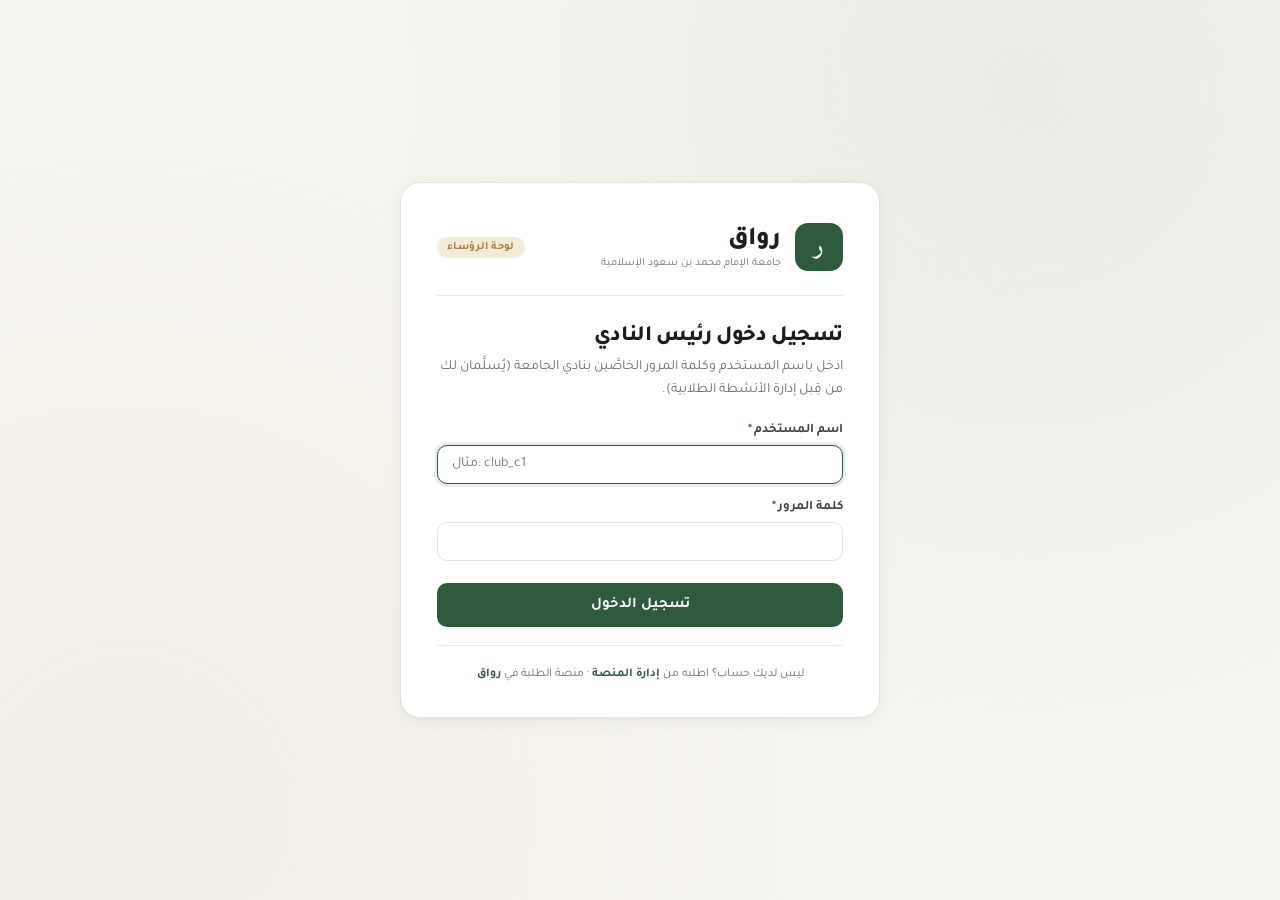
==== riwaq/presidents/index.html @ 573fbea0 "Initial commit: رواق web platform Full-stack student platform with PHP/MySQL API, React frontend, ad" ====
<!DOCTYPE html>
<html lang="ar" dir="rtl">
<head>
<meta charset="UTF-8"/>
<meta name="viewport" content="width=device-width, initial-scale=1"/>
<meta name="description" content="لوحة رؤساء الأندية — أضف منشورات وفعاليات وحدّث حسابات نادي السوشال."/>
<meta name="theme-color" content="#2d5a3d"/>
<title>رواق · لوحة رئيس النادي</title>
<link rel="icon" type="image/svg+xml" href="data:image/svg+xml,%3Csvg xmlns='http://www.w3.org/2000/svg' viewBox='0 0 32 32'%3E%3Crect width='32' height='32' rx='8' fill='%232d5a3d'/%3E%3Ctext x='16' y='23' text-anchor='middle' font-family='Tajawal,Amiri,serif' font-size='20' font-weight='800' fill='white'%3Eر%3C/text%3E%3C/svg%3E"/>
<link rel="preconnect" href="https://fonts.googleapis.com">
<link rel="preconnect" href="https://fonts.gstatic.com" crossorigin>
<link href="https://fonts.googleapis.com/css2?family=Tajawal:wght@400;500;700;800;900&family=Amiri:wght@700&display=swap" rel="stylesheet">
<link rel="stylesheet" href="presidents.css"/>
</head>
<body>
<div id="root">
  <div class="login-shell"><div class="login-card" style="text-align:center">
    <div class="spinner" style="margin:20px auto"></div>
    <div style="color:var(--ink-3);font-size:13px">جاري التحميل…</div>
  </div></div>
</div>

<!-- عميل الـ API المشترك -->
<script src="../api-client.js"></script>
<script src="presidents.js"></script>
</body>
</html>
---- riwaq/presidents/presidents.css ----
/* Riwaq — Presidents' (admin) website
 * Shares the design language with the student-facing app: olive-green brand,
 * Tajawal/Amiri typography, RTL, ivory background, soft surfaces.
 */

:root {
  --bg: #f6f4ef;
  --bg-soft: #efece4;
  --surface: #ffffff;
  --surface-2: #faf8f3;
  --ink: #1a1f1c;
  --ink-2: #3d423f;
  --ink-3: #6a6f6b;
  --ink-4: #9aa09b;
  --line: #e6e2d8;
  --line-2: #eeeae0;

  --brand: #2d5a3d;
  --brand-deep: #1f3d29;
  --brand-soft: #e8efe9;
  --brand-soft-2: #d6e2d8;

  --gold: #a37d3c;
  --gold-soft: #f3ead7;

  --danger: #8a3a2d;
  --danger-soft: #f3e1dc;

  --radius: 14px;
  --radius-sm: 10px;
  --radius-lg: 20px;
  --shadow-sm: 0 1px 2px rgba(20, 25, 22, 0.04), 0 1px 1px rgba(20, 25, 22, 0.03);
  --shadow: 0 4px 16px rgba(20, 25, 22, 0.05), 0 1px 2px rgba(20, 25, 22, 0.03);
  --shadow-lg: 0 16px 48px rgba(20, 25, 22, 0.12), 0 4px 12px rgba(20, 25, 22, 0.06);
}

* { box-sizing: border-box; margin: 0; padding: 0; }
html, body {
  background: var(--bg);
  color: var(--ink);
  font-family: "Tajawal", "IBM Plex Sans Arabic", system-ui, sans-serif;
  direction: rtl;
  min-height: 100vh;
  -webkit-font-smoothing: antialiased;
}
button { font-family: inherit; cursor: pointer; border: none; background: none; color: inherit; }
input, textarea, select { font-family: inherit; }
a { color: inherit; text-decoration: none; }

/* ============================================================
   TOP BAR
   ============================================================ */
.topbar {
  background: var(--surface);
  border-bottom: 1px solid var(--line);
  padding: 14px 28px;
  display: flex; align-items: center; gap: 16px;
  position: sticky; top: 0; z-index: 50;
}
.brand {
  display: flex; align-items: center; gap: 12px;
}
.brand-mark {
  width: 40px; height: 40px;
  display: grid; place-items: center;
  border-radius: 11px;
  background: var(--brand); color: #fff;
  font-family: "Amiri", "Tajawal", serif;
  font-weight: 800; font-size: 20px;
}
.brand-text .brand-name { font-weight: 800; font-size: 20px; letter-spacing: -.4px; }
.brand-text .brand-sub  { font-size: 11px; color: var(--ink-3); margin-top: 1px; }
.brand-pill {
  margin-inline-start: 6px;
  padding: 4px 10px;
  border-radius: 999px;
  background: var(--gold-soft); color: var(--gold);
  font-size: 11px; font-weight: 700;
  letter-spacing: .3px;
}

.topbar-spacer { flex: 1; }

.club-pill {
  display: inline-flex; align-items: center; gap: 10px;
  padding: 6px 8px 6px 14px;
  background: var(--bg-soft);
  border-radius: 999px;
}
.club-pill-icon {
  width: 30px; height: 30px;
  display: grid; place-items: center;
  border-radius: 999px;
  color: #fff; font-weight: 800; font-size: 14px;
}
.club-pill-name { font-size: 14px; font-weight: 600; }
.club-pill-sub  { font-size: 11px; color: var(--ink-3); }

.btn-link {
  font-size: 13px; color: var(--ink-3);
  padding: 8px 12px; border-radius: var(--radius-sm);
  transition: background .12s, color .12s;
}
.btn-link:hover { background: var(--bg-soft); color: var(--ink); }

/* ============================================================
   BUTTONS (match student site)
   ============================================================ */
.btn {
  display: inline-flex; align-items: center; gap: 8px;
  padding: 10px 18px;
  border-radius: var(--radius-sm);
  font-size: 14px; font-weight: 600;
  transition: background .12s, color .12s, transform .08s;
}
.btn:active { transform: scale(0.98); }
.btn-primary { background: var(--brand); color: #fff; }
.btn-primary:hover { background: var(--brand-deep); }
.btn-ghost  { background: var(--bg-soft); color: var(--ink); }
.btn-ghost:hover { background: var(--line); }
.btn-danger { background: var(--danger-soft); color: var(--danger); }
.btn-danger:hover { background: #e9c8c1; }
.btn-sm { padding: 7px 14px; font-size: 13px; }
.btn-lg { padding: 13px 24px; font-size: 15px; }
.btn-block { width: 100%; justify-content: center; }

/* ============================================================
   LOGIN SCREEN
   ============================================================ */
.login-shell {
  min-height: 100vh;
  display: grid; place-items: center;
  padding: 40px 24px;
  background:
    radial-gradient(circle at 80% 10%, rgba(45, 90, 61, 0.06), transparent 50%),
    radial-gradient(circle at 10% 90%, rgba(163, 125, 60, 0.05), transparent 50%),
    var(--bg);
}
.login-card {
  width: 100%; max-width: 480px;
  background: var(--surface);
  border: 1px solid var(--line);
  border-radius: var(--radius-lg);
  padding: 40px 36px 32px;
  box-shadow: var(--shadow);
}
.login-brand {
  display: flex; align-items: center; gap: 14px;
  padding-bottom: 24px;
  margin-bottom: 28px;
  border-bottom: 1px solid var(--line-2);
}
.login-brand .brand-mark { width: 48px; height: 48px; font-size: 24px; border-radius: 13px; }
.login-brand .brand-name { font-size: 26px; }
.login-title {
  font-size: 22px; font-weight: 800; letter-spacing: -.4px;
  margin-bottom: 6px;
}
.login-sub {
  font-size: 14px; color: var(--ink-3); line-height: 1.6;
  margin-bottom: 22px;
}
.login-card .field + .field { margin-top: 16px; }

/* ============================================================
   PAGE LAYOUT (dashboard)
   ============================================================ */
.page {
  max-width: 1100px;
  margin: 0 auto;
  padding: 28px;
}

.page-head {
  display: flex; align-items: flex-end; gap: 20px;
  padding-bottom: 18px;
  margin-bottom: 22px;
  border-bottom: 1px solid var(--line);
}
.page-head h1 { font-size: 26px; font-weight: 800; letter-spacing: -.5px; }
.page-head .sub { font-size: 14px; color: var(--ink-3); margin-top: 4px; }
.page-head-actions { margin-inline-start: auto; }

/* Stats strip */
.stats {
  display: grid;
  grid-template-columns: repeat(4, 1fr);
  gap: 14px;
  margin-bottom: 24px;
}
.stat {
  background: var(--surface);
  border: 1px solid var(--line);
  border-radius: var(--radius);
  padding: 18px 18px;
}
.stat-label { font-size: 12px; color: var(--ink-3); font-weight: 600; letter-spacing: .2px; }
.stat-value { font-size: 28px; font-weight: 800; margin-top: 6px; letter-spacing: -.6px; color: var(--brand-deep); }
.stat-hint  { font-size: 11px; color: var(--ink-4); margin-top: 2px; }

/* Tabs */
.tabs {
  display: flex; gap: 4px;
  background: var(--bg-soft);
  padding: 4px;
  border-radius: var(--radius-sm);
  margin-bottom: 18px;
  width: fit-content;
}
.tab {
  padding: 9px 18px;
  border-radius: 8px;
  font-size: 14px; font-weight: 600;
  color: var(--ink-3);
  transition: background .15s, color .15s;
}
.tab:hover { color: var(--ink); }
.tab.active { background: var(--surface); color: var(--ink); box-shadow: var(--shadow-sm); }

/* Two-column dashboard */
.dash-grid {
  display: grid;
  grid-template-columns: 1.2fr 1fr;
  gap: 22px;
  align-items: start;
}
@media (max-width: 880px) {
  .dash-grid { grid-template-columns: 1fr; }
  .stats { grid-template-columns: repeat(2, 1fr); }
}

/* ============================================================
   CARDS
   ============================================================ */
.card {
  background: var(--surface);
  border: 1px solid var(--line);
  border-radius: var(--radius);
  padding: 22px 22px 24px;
}
.card-head {
  display: flex; align-items: center; gap: 10px;
  padding-bottom: 14px;
  margin-bottom: 16px;
  border-bottom: 1px solid var(--line-2);
}
.card-head h2 {
  font-size: 17px; font-weight: 800; letter-spacing: -.2px;
}
.card-head .pill {
  font-size: 11px; font-weight: 700;
  padding: 3px 10px;
  border-radius: 999px;
  background: var(--brand-soft); color: var(--brand-deep);
}
.card-head .sub { font-size: 12px; color: var(--ink-3); margin-inline-start: auto; }

/* ============================================================
   FORM FIELDS
   ============================================================ */
.field { display: flex; flex-direction: column; gap: 6px; }
.field + .field { margin-top: 14px; }
.field label {
  font-size: 13px; font-weight: 600; color: var(--ink-2);
}
.field label .req { color: var(--danger); margin-inline-start: 2px; }
.field input, .field textarea, .field select {
  border: 1px solid var(--line);
  background: var(--surface);
  padding: 10px 14px;
  border-radius: var(--radius-sm);
  font-size: 14px;
  color: var(--ink);
  transition: border-color .12s, box-shadow .12s;
}
.field input:focus, .field textarea:focus, .field select:focus {
  outline: none;
  border-color: var(--brand);
  box-shadow: 0 0 0 3px var(--brand-soft);
}
.field textarea { resize: vertical; min-height: 110px; line-height: 1.65; }
.field .hint { font-size: 11px; color: var(--ink-4); }

.field-row {
  display: grid;
  grid-template-columns: 1fr 1fr;
  gap: 14px;
  margin-top: 14px;
}
.field-row .field + .field { margin-top: 0; }
@media (max-width: 560px) {
  .field-row { grid-template-columns: 1fr; }
  .field-row .field + .field { margin-top: 14px; }
}

.form-actions {
  display: flex; gap: 10px; align-items: center;
  margin-top: 22px;
  padding-top: 18px;
  border-top: 1px solid var(--line-2);
}
.form-actions .spacer { flex: 1; }

/* Type selector chips (post type) */
.chips {
  display: flex; gap: 8px; flex-wrap: wrap;
}
.chip {
  padding: 8px 14px;
  border-radius: 999px;
  font-size: 13px; font-weight: 600;
  background: var(--bg-soft);
  color: var(--ink-2);
  border: 1px solid transparent;
  transition: background .12s, color .12s, border-color .12s;
}
.chip:hover { background: var(--line); }
.chip.active {
  background: var(--brand-soft);
  color: var(--brand-deep);
  border-color: var(--brand-soft-2);
}

/* ============================================================
   LIST OF PUBLISHED ITEMS
   ============================================================ */
.empty {
  padding: 30px 20px;
  text-align: center;
  color: var(--ink-4);
  font-size: 13px;
}
.empty .ico {
  width: 48px; height: 48px;
  display: grid; place-items: center;
  margin: 0 auto 10px;
  border-radius: 14px;
  background: var(--bg-soft);
  color: var(--ink-3);
  font-size: 22px;
}

.item {
  padding: 14px 14px;
  border-radius: var(--radius-sm);
  border: 1px solid var(--line-2);
  background: var(--surface-2);
  display: flex; gap: 12px; align-items: flex-start;
}
.item + .item { margin-top: 10px; }
.item-badge {
  flex-shrink: 0;
  min-width: 46px;
  padding: 6px 10px;
  border-radius: 10px;
  font-size: 11px; font-weight: 700;
  text-align: center;
  line-height: 1.3;
}
.item-badge.post         { background: var(--bg-soft); color: var(--ink-2); }
.item-badge.announcement { background: var(--gold-soft); color: var(--gold); }
.item-badge.event        { background: var(--brand-soft); color: var(--brand-deep); }
.item-body { flex: 1; min-width: 0; }
.item-title {
  font-weight: 700; font-size: 14px;
  margin-bottom: 4px;
  overflow: hidden;
  text-overflow: ellipsis;
  display: -webkit-box;
  -webkit-line-clamp: 2;
  -webkit-box-orient: vertical;
}
.item-meta {
  font-size: 11px; color: var(--ink-3);
  display: flex; gap: 8px; flex-wrap: wrap;
}
.item-meta .dot { color: var(--ink-4); }
.item-actions { flex-shrink: 0; }
.item-del {
  width: 30px; height: 30px;
  display: grid; place-items: center;
  border-radius: 8px;
  color: var(--ink-3);
  transition: background .12s, color .12s;
}
.item-del:hover { background: var(--danger-soft); color: var(--danger); }

/* ============================================================
   TOAST
   ============================================================ */
.toast {
  position: fixed; bottom: 24px; left: 50%;
  transform: translateX(-50%) translateY(20px);
  background: var(--brand-deep);
  color: #fff;
  padding: 12px 20px;
  border-radius: 999px;
  font-size: 14px; font-weight: 600;
  box-shadow: var(--shadow-lg);
  opacity: 0;
  pointer-events: none;
  transition: transform .25s, opacity .25s;
  z-index: 200;
}
.toast.show {
  opacity: 1;
  transform: translateX(-50%) translateY(0);
}
.toast.toast-danger { background: var(--danger); }

/* Loading spinner used while session/data load */
.spinner {
  width: 28px; height: 28px;
  border-radius: 999px;
  border: 3px solid var(--brand-soft-2);
  border-top-color: var(--brand);
  animation: spin 0.8s linear infinite;
}
@keyframes spin { to { transform: rotate(360deg); } }

/* ============================================================
   SMALL UTILITIES
   ============================================================ */
.muted { color: var(--ink-3); font-size: 13px; }
.row { display: flex; align-items: center; gap: 10px; }
.row.wrap { flex-wrap: wrap; }
hr.sep { border: none; border-top: 1px solid var(--line-2); margin: 18px 0; }

/* ============================================================
   SOCIAL LINKS EDITOR (when currentTab === "socials")
   ============================================================ */
.social-rows { display: flex; flex-direction: column; gap: 12px; }
.social-row {
  display: grid;
  grid-template-columns: 140px 1fr;
  gap: 10px;
  align-items: center;
}
.social-row .platform {
  display: flex; align-items: center; gap: 10px;
  font-size: 13px; font-weight: 700; color: var(--ink-2);
  padding: 0 6px;
}
.social-row .platform-ico {
  width: 30px; height: 30px;
  display: grid; place-items: center;
  border-radius: 8px;
  color: #fff;
  font-size: 11px;
  flex-shrink: 0;
}
.social-row input {
  border: 1px solid var(--line);
  background: var(--surface);
  padding: 9px 14px;
  border-radius: var(--radius-sm);
  font-size: 14px;
  color: var(--ink);
  direction: ltr;
  text-align: right;
  transition: border-color .12s, box-shadow .12s;
}
.social-row input:focus {
  outline: none;
  border-color: var(--brand);
  box-shadow: 0 0 0 3px var(--brand-soft);
}
.social-row input::placeholder {
  color: var(--ink-4);
  direction: ltr;
  text-align: right;
}
@media (max-width: 560px) {
  .social-row { grid-template-columns: 1fr; gap: 6px; }
}
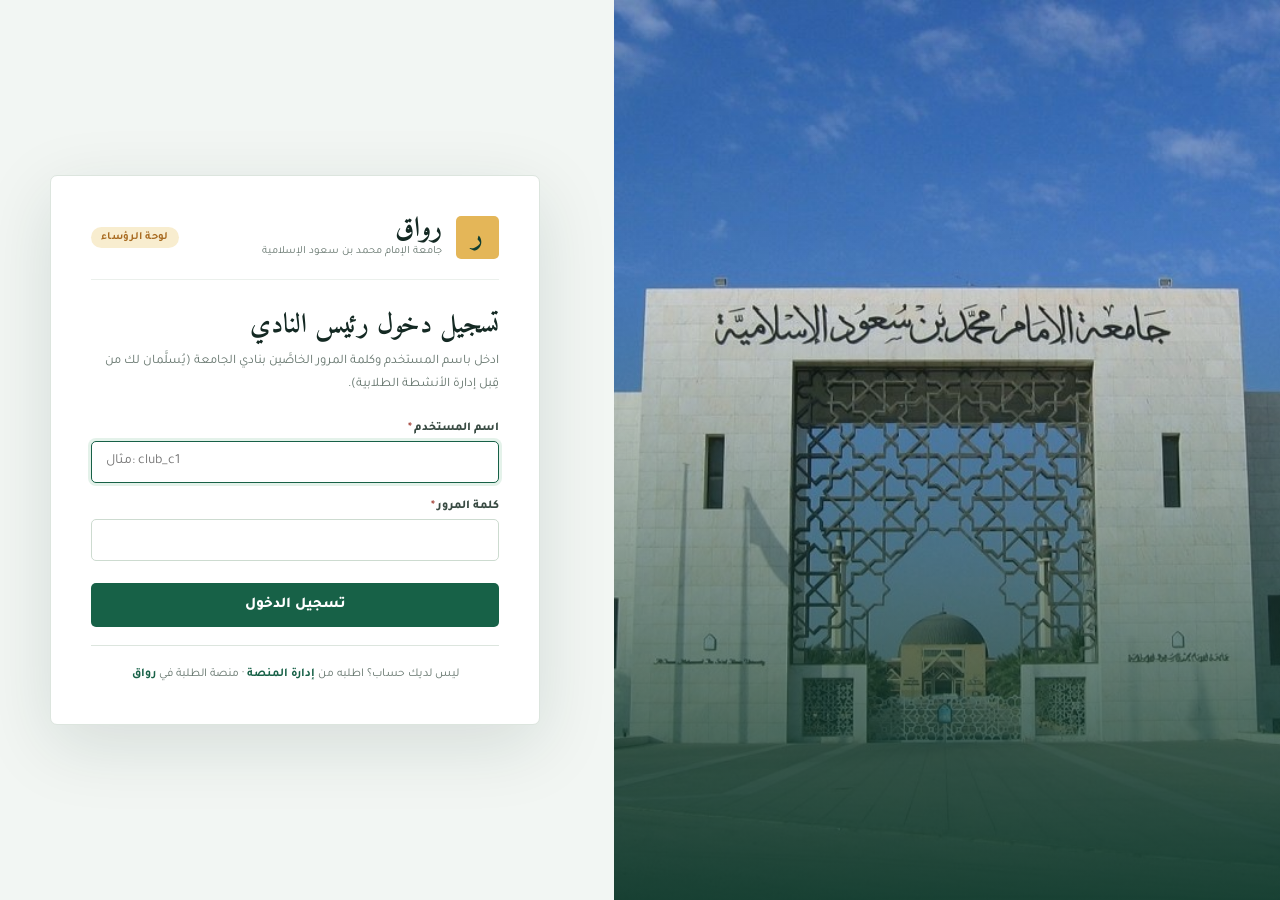
==== commit edc985ce: "Prepare Riwaq for public release" ====
--- a/riwaq/presidents/index.html
+++ b/riwaq/presidents/index.html
@@ -11,6 +11,7 @@
 <link rel="preconnect" href="https://fonts.gstatic.com" crossorigin>
 <link href="https://fonts.googleapis.com/css2?family=Tajawal:wght@400;500;700;800;900&family=Amiri:wght@700&display=swap" rel="stylesheet">
 <link rel="stylesheet" href="presidents.css"/>
+<link rel="stylesheet" href="../portal-design.css?v=2"/>
 </head>
 <body>
 <div id="root">
@@ -22,6 +23,8 @@
 
 <!-- عميل الـ API المشترك -->
 <script src="../api-client.js"></script>
+<script src="../assets/lucide.min.js"></script>
+<script src="../portal-ui.js"></script>
 <script src="presidents.js"></script>
 </body>
 </html>
--- a/riwaq/portal-design.css
+++ b/riwaq/portal-design.css
@@ -0,0 +1,128 @@
+/* Shared visual language for the president and admin workspaces. */
+:root{--bg:#f3f6f4;--bg-soft:#e9f0eb;--surface:#fff;--surface-2:#f8faf8;--ink:#142923;--ink-2:#394b43;--ink-3:#65756d;--ink-4:#8a9890;--line:#dce5de;--line-2:#ebf0ec;--brand:#176147;--brand-deep:#0f4937;--brand-soft:#e4f2ea;--brand-soft-2:#cce4d5;--gold:#a86b21;--gold-soft:#f8edcf;--danger:#a34238;--danger-soft:#f8e5e1;--radius:7px;--radius-sm:5px;--radius-lg:8px;--shadow-sm:none;--shadow:none;--shadow-lg:0 22px 60px #09291a24}
+body{background:var(--bg);color:var(--ink);font-size:15px}
+button:focus-visible,a:focus-visible,input:focus-visible,textarea:focus-visible,select:focus-visible{outline:3px solid #d69d45;outline-offset:3px}
+.topbar{background:#103e31;border:0;color:#fff;min-height:70px;padding:10px max(28px,calc((100vw - 1230px)/2));gap:10px;flex-wrap:wrap}
+.topbar .brand{color:#fff}
+.brand-mark,.login-brand .brand-mark{border-radius:5px;background:#e4b658;color:#103e31;font:700 27px/1 Amiri,Tajawal,serif}
+.topbar .brand-mark{width:41px;height:41px}
+.brand-text .brand-name{font:700 26px/1 Amiri,Tajawal,serif;letter-spacing:0}
+.topbar .brand-sub{color:#bad6c6;margin-top:5px;font-size:11px}
+.topbar .btn-link{color:#d6eadd;font-size:12px;font-weight:700;border-radius:5px;padding:9px 11px}
+.topbar .btn-link:hover{color:#fff;background:#1e5743}
+.topbar .club-pill{border:1px solid #54816c;border-radius:5px;background:#1d5641;padding:5px 10px}
+.club-pill-icon{border-radius:4px}
+.topbar .club-pill-sub{color:#c2decf}
+.topbar .club-pill-name{font-weight:800;color:#fff}
+.topbar .admin-badge{background:#e4b658;color:#173c2f;border-radius:4px;padding:7px 10px;font-size:11px;font-weight:800}
+.page{max-width:1230px;padding:37px 28px 90px}
+.page-head{align-items:center;margin-bottom:28px;padding-bottom:24px}
+.page-head h1{font:700 33px/1.2 Amiri,Tajawal,serif;letter-spacing:0}
+.page-head .sub{font-size:13px;line-height:1.6;margin-top:6px}
+.page-head-actions{flex-shrink:0}
+.btn{border-radius:5px;box-shadow:none;font-weight:800;transition:background .18s,border-color .18s,transform .18s}
+.btn-primary{background:var(--brand);color:#fff}
+.btn-primary:hover{background:var(--brand-deep)}
+.btn-ghost{background:#edf3ee;border:1px solid var(--line)}
+.btn-ghost:hover{background:#dfece2}
+.btn-danger{background:var(--danger-soft)}
+.stats{gap:0;background:#fff;border:1px solid var(--line);border-radius:7px;overflow:hidden;margin-bottom:30px}
+.stat{border:0;border-inline-end:1px solid var(--line);border-radius:0;padding:19px 22px}
+.stat:last-child{border:0}
+.stat-label{font-size:12px;font-weight:800;letter-spacing:0}
+.stat-value{font-size:29px;font-weight:800;letter-spacing:0;margin-top:8px;color:var(--brand)}
+.stat-hint{font-size:11px;margin-top:4px}
+.dash-grid{grid-template-columns:minmax(0,1.08fr) minmax(0,.92fr);gap:20px}
+.card{border:1px solid var(--line);border-radius:7px;padding:24px;background:#fff;box-shadow:none}
+.card-head{padding-bottom:16px;margin-bottom:20px}
+.card-head h2{font-size:17px;letter-spacing:0}
+.card-head .sub{font-size:11px;color:var(--ink-3)}
+.card-head .pill{border-radius:4px}
+.chips,.tabs{display:flex;gap:0;background:transparent;border-bottom:1px solid var(--line);border-radius:0;padding:0;margin-bottom:18px;flex-wrap:wrap}
+.chip,.tab{padding:10px 13px 12px;border:0;border-bottom:3px solid transparent;border-radius:0;background:transparent;font-size:13px;font-weight:800;color:var(--ink-3)}
+.chip:hover,.tab:hover{background:transparent;color:var(--brand)}
+.chip.active,.tab.active{background:transparent;border-bottom-color:var(--brand);color:var(--brand);box-shadow:none}
+.field label{font-size:12px;color:var(--ink-2);font-weight:800}
+.field input,.field textarea,.field select,.social-row input{border-radius:5px;background:#fff;border:1px solid #cddbd0;font-size:14px;min-height:42px}
+.field input:focus,.field textarea:focus,.field select:focus,.social-row input:focus{border-color:var(--brand);box-shadow:0 0 0 3px var(--brand-soft)}
+.item{border:1px solid var(--line);border-radius:5px;background:#fff}
+.item-badge,.club-cat-chip{border-radius:4px}
+.empty{border:1px dashed #cbdacf;border-radius:6px;background:var(--surface-2)}
+.login-shell{position:relative;background:#f2f6f3;padding:40px max(35px,calc((100vw - 1180px)/2));display:flex;align-items:center;justify-content:flex-end;isolation:isolate;overflow:hidden}
+.login-shell:before{content:"";position:absolute;inset:0 0 0 48%;background:#103e31 url('assets/campus.jpg') center/cover no-repeat;z-index:-2}
+.login-shell:after{content:"";position:absolute;inset:0 0 0 48%;background:linear-gradient(0deg,#0f3b2ded 0%,#0f3b2d06 70%);z-index:-1}
+.login-card{width:46%;max-width:490px;min-width:360px;padding:40px;border-radius:7px;border:1px solid var(--line);box-shadow:0 20px 70px #0e302420;background:#fff}
+.login-brand{margin-bottom:28px;padding-bottom:20px}
+.login-brand .brand-mark{width:43px;height:43px;font-size:27px}
+.login-brand .brand-name{font:700 28px/1 Amiri,Tajawal,serif;letter-spacing:0}
+.login-brand .brand-sub{font-size:11px;color:var(--ink-3)}
+.login-title{font:700 27px/1.35 Amiri,Tajawal,serif;letter-spacing:0;margin-bottom:7px}
+.login-sub{font-size:13px;line-height:1.7;margin-bottom:25px}
+.login-card .btn-block{min-height:44px}
+.login-card .sep{border-color:var(--line)}
+.accounts-table-wrap{border:1px solid var(--line);border-radius:5px;overflow:auto}
+.accounts-table{min-width:780px}
+.accounts-table thead{background:#f1f6f2}
+.accounts-table thead th{font-size:11px;color:var(--ink-3);font-weight:800;border-color:var(--line)}
+.accounts-table tbody td{border-color:var(--line-2);font-size:12px}
+.accounts-table tbody tr:hover{background:#f6faf7}
+.acc-club-icon{border-radius:4px}
+.acc-username{border-radius:4px;background:#e9f2eb;color:var(--brand-deep)}
+.acc-actions{flex-wrap:wrap}
+.table-tools{display:flex;align-items:center;gap:10px;margin-bottom:14px}
+.table-tools input{width:min(340px,100%);min-height:39px;border:1px solid var(--line);border-radius:5px;padding:8px 12px;font:inherit;font-size:13px}
+.table-tools input:focus{border-color:var(--brand)}
+.table-tools span{font-size:12px;color:var(--ink-3)}
+.modal{border-radius:8px}
+.toast{border-radius:5px}
+@media(max-width:880px){.dash-grid{grid-template-columns:1fr}.stats{grid-template-columns:repeat(2,1fr)}.stat:nth-child(2){border-inline-end:0}.stat:nth-child(-n+2){border-bottom:1px solid var(--line)}.login-shell:before,.login-shell:after{inset:0 0 0 45%}.login-card{width:52%;min-width:340px}}
+@media(max-width:650px){.topbar{padding:10px 16px;min-height:58px;gap:6px}.topbar .brand-mark{width:32px;height:32px;font-size:20px}.topbar .brand-name{font-size:20px}.topbar .brand-sub{display:none}.topbar .btn-link{font-size:11px;padding:7px}.topbar .club-pill{order:3;width:100%}.page{padding:23px 16px 70px}.page-head{align-items:flex-start;gap:15px;flex-wrap:wrap}.page-head h1{font-size:28px}.page-head-actions{margin:0}.stats{grid-template-columns:repeat(2,1fr)}.stat{padding:14px}.stat-value{font-size:24px}.card{padding:18px}.card-head{flex-wrap:wrap}.login-shell{padding:0;align-items:flex-end;min-height:100vh;background:#103e31}.login-shell:before,.login-shell:after{inset:0 0 35% 0}.login-card{width:100%;max-width:none;min-width:0;margin:0;border-radius:8px 8px 0 0;border:0;box-shadow:none;padding:25px 20px 30px}.login-card .login-brand{margin-bottom:19px;padding-bottom:16px}.login-sub{margin-bottom:17px}.table-tools{flex-wrap:wrap}}
+@media(prefers-reduced-motion:reduce){button,a,input{transition:none}}
+.tool-btn{display:inline-grid;place-items:center;width:42px;height:42px;flex:0 0 42px;border:1px solid var(--line);border-radius:5px;background:var(--surface);color:var(--ink-2)}
+.tool-btn:hover{background:var(--brand-soft);color:var(--brand)}
+button:disabled{opacity:.55;cursor:not-allowed}
+.btn svg,.tool-btn svg{flex-shrink:0;vertical-align:middle}
+.management-section{padding-top:8px;min-width:0}
+.management-section>.card-head{border-bottom:1px solid var(--line);margin-bottom:22px}
+.management-filters{align-items:flex-end;gap:14px;flex-wrap:wrap}
+.filter-field{display:grid;gap:8px;min-width:160px;font-size:12px;font-weight:700;color:var(--ink-2);flex:1}
+.filter-field>span{font:inherit;color:inherit}
+.filter-field.filter-search{flex:2;min-width:240px}
+.filter-field input,.filter-field select{width:100%;max-width:none;min-height:42px;padding:9px 12px;border:1px solid #cddbd0;border-radius:5px;font:inherit;font-size:13px;background:#fff;color:var(--ink)}
+.table-summary{display:flex;justify-content:space-between;gap:16px;flex-wrap:wrap;padding:4px 0 13px;font-size:12px;color:var(--ink-3)}
+.table-summary>span:first-child{font-weight:700;color:var(--ink-2)}
+.account-missing{display:inline-block;color:#8a541d;background:#fff0d6;padding:5px 8px;border-radius:4px;font-size:11px;font-weight:700}
+.table-empty td{padding:36px!important;text-align:center!important;color:var(--ink-3)}
+.attachment-field{margin:18px 0 12px;padding-top:18px;border-top:1px solid var(--line-2)}
+.attachment-toolbar{display:flex;align-items:center;justify-content:space-between;gap:14px;flex-wrap:wrap}
+.attachment-toolbar>span{font-size:11px;color:var(--ink-3)}
+.image-attachment{display:flex;align-items:center;gap:12px;background:var(--surface-2);border:1px solid var(--line);border-radius:5px;padding:10px;margin-top:12px}
+.image-attachment[hidden]{display:none}
+.image-attachment>img{width:68px;height:60px;flex:0 0 68px;object-fit:cover;border-radius:3px}
+.attachment-name{font-size:12px;font-weight:700;min-width:0;overflow-wrap:anywhere;flex:1}
+.attachment-name small{display:block;font-weight:400;color:var(--ink-3);margin-top:6px}
+.inline-error{font-size:12px;line-height:1.6;color:var(--danger);margin-top:8px;overflow-wrap:anywhere}
+.inline-error:empty{display:none}
+.composer-status{color:#756025!important;background:#fff3d5;padding:5px 8px;border-radius:4px}
+#composer-card .form-actions{gap:8px;flex-wrap:wrap}
+#composer-card .form-actions>.muted{width:100%;font-size:11px;margin-bottom:4px}
+#composer-card .form-actions>.spacer{display:none}
+#composer-card .form-actions>.tool-btn{margin-inline-end:auto}
+#composer-card textarea{min-height:148px;line-height:1.8;resize:vertical}
+.post-preview-dialog{margin:auto;padding:0;width:min(600px,calc(100vw - 32px));max-height:calc(100dvh - 40px);border:1px solid var(--line);border-radius:8px;background:#fff;color:var(--ink);box-shadow:0 24px 80px #10292133;overflow:auto}
+.post-preview-dialog::backdrop{background:#12231dd9}
+.preview-head{position:sticky;top:0;z-index:1;display:flex;align-items:center;justify-content:space-between;gap:16px;background:#fff;padding:16px 24px;border-bottom:1px solid var(--line)}
+.preview-head h2{font-size:16px;font-weight:800}
+.preview-content{padding:26px;overflow-wrap:anywhere}
+.preview-author{display:flex;align-items:center;gap:11px;margin-bottom:22px}
+.preview-club-icon{display:grid;place-items:center;width:44px;height:44px;flex:0 0 44px;border-radius:5px;color:#fff;font-weight:800;font-size:18px}
+.preview-author strong{font-size:14px;line-height:1.5;display:block}
+.preview-author small{font-size:11px;color:var(--ink-3);display:block;margin-top:4px}
+.preview-type{margin-inline-start:auto;flex-shrink:0;font-size:11px;color:#345d83;background:#eaf1f8;padding:5px 8px;border-radius:4px}
+.preview-content h3{font-size:21px;line-height:1.5;margin-bottom:12px}
+.preview-content>p{white-space:pre-wrap;line-height:1.9;font-size:14px;color:var(--ink-2)}
+.preview-image{display:block;width:100%;max-height:340px;object-fit:contain;background:var(--surface-2);margin-top:20px;border-radius:4px}
+.preview-tags{display:flex;flex-wrap:wrap;gap:8px;font-size:12px;font-weight:700;color:var(--brand);margin-top:18px}
+.preview-link{font-size:12px;border-top:1px solid var(--line-2);padding-top:14px;margin-top:18px;color:var(--ink-3)}
+@media(max-width:650px){.filter-field,.filter-field.filter-search{min-width:0;flex-basis:calc(50% - 14px)}.filter-field.filter-search{flex-basis:100%}.management-filters .tool-btn{margin-inline-start:auto}.table-summary{font-size:11px}.table-empty td{display:block!important}.table-empty td:before{display:none!important}.preview-head{padding:12px 16px}.preview-content{padding:20px 16px}.preview-content h3{font-size:19px}.attachment-toolbar{gap:10px}.post-preview-dialog{width:calc(100vw - 24px)}#composer-card{padding:18px 14px}#composer-card .form-actions .btn{padding-inline:12px;font-size:12px}.page-head h1{overflow-wrap:anywhere}.card-head{gap:8px}}
+@media(max-width:650px){.accounts-table-wrap{overflow:visible;border:0}.accounts-table{min-width:0;width:100%;display:block}.accounts-table thead{display:none}.accounts-table tbody{display:block}.accounts-table tbody tr{display:block;border:1px solid var(--line);border-radius:6px;margin-bottom:10px;background:#fff;overflow:hidden}.accounts-table tbody td{display:flex;align-items:center;justify-content:space-between;gap:12px;border:0;border-bottom:1px solid var(--line-2);padding:11px 13px;min-height:42px}.accounts-table tbody td:last-child{display:block;border:0}.accounts-table tbody td:before{content:attr(data-label);color:var(--ink-3);font-size:11px;font-weight:800;flex-shrink:0}.accounts-table tbody td:first-child:before{display:none}.accounts-table tbody td:last-child:before{display:block;margin-bottom:9px}.acc-actions{justify-content:flex-start}.acc-actions .btn{min-height:32px}}
